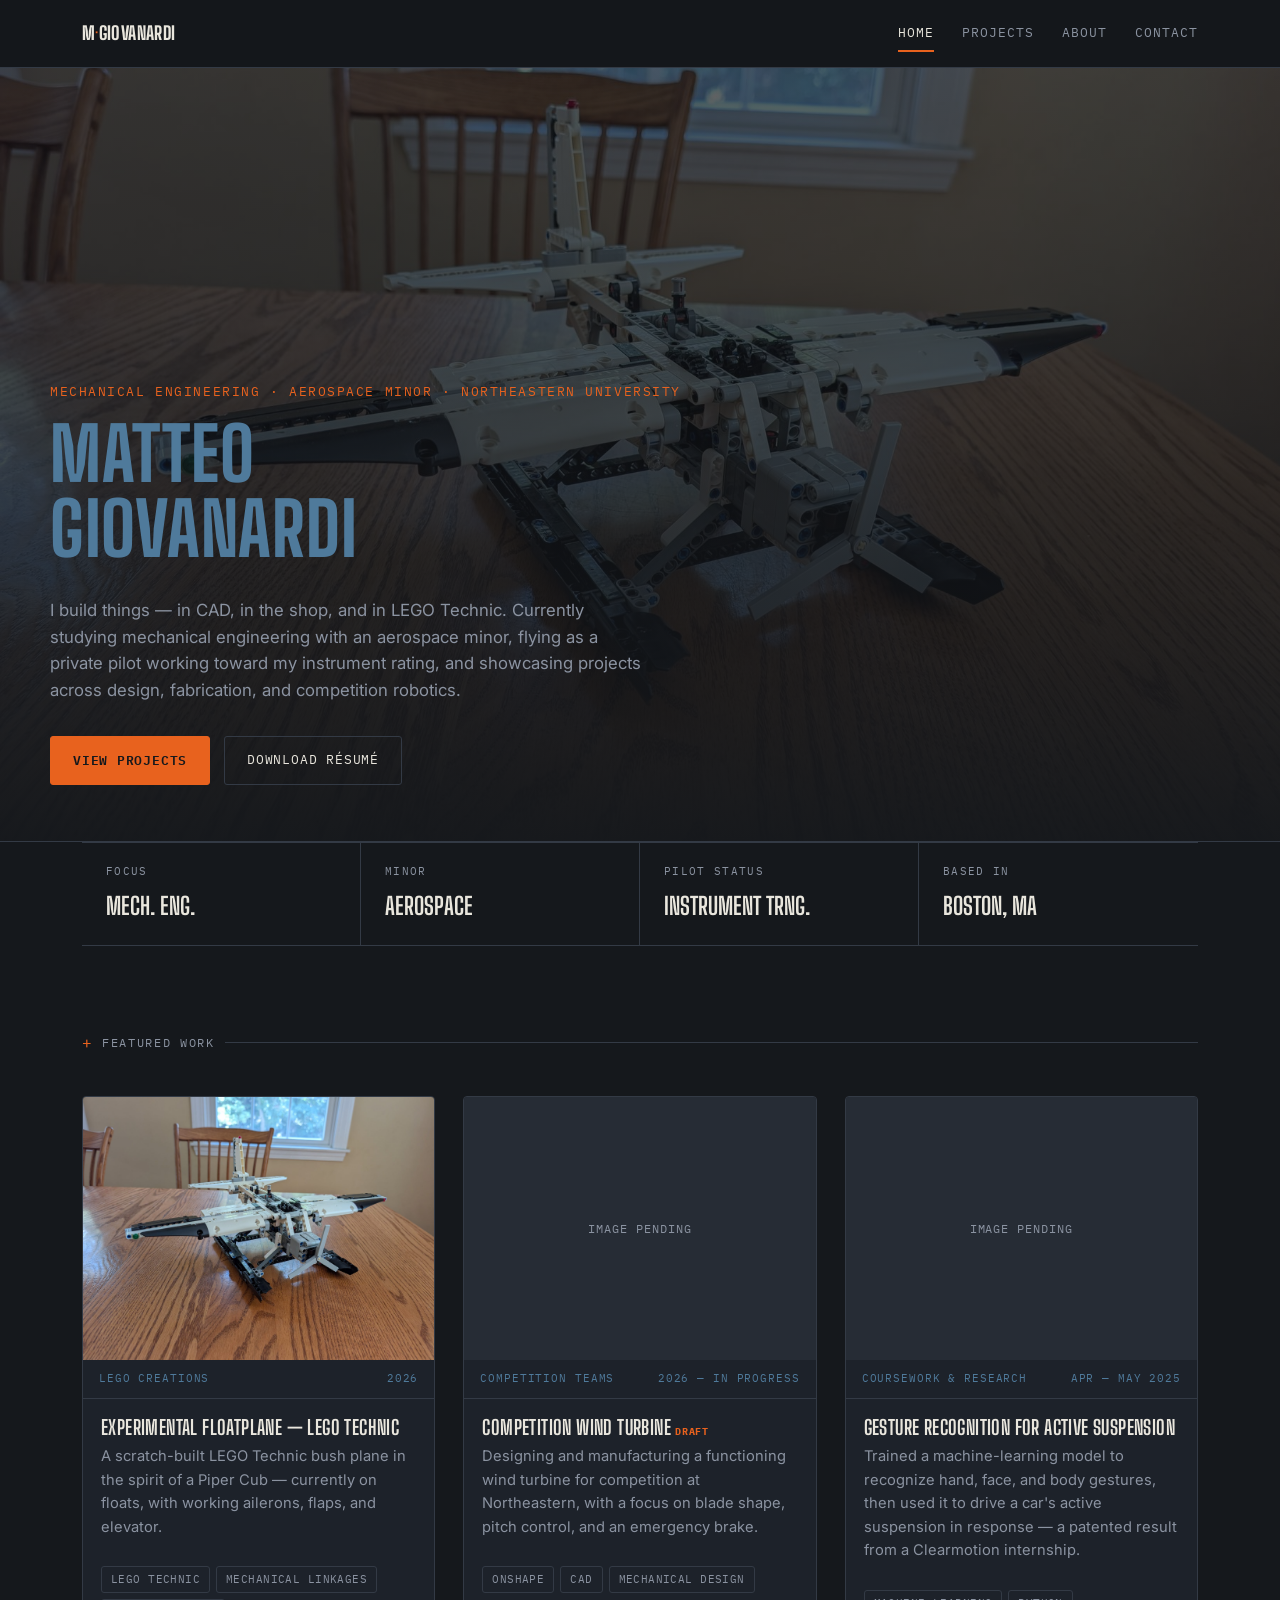
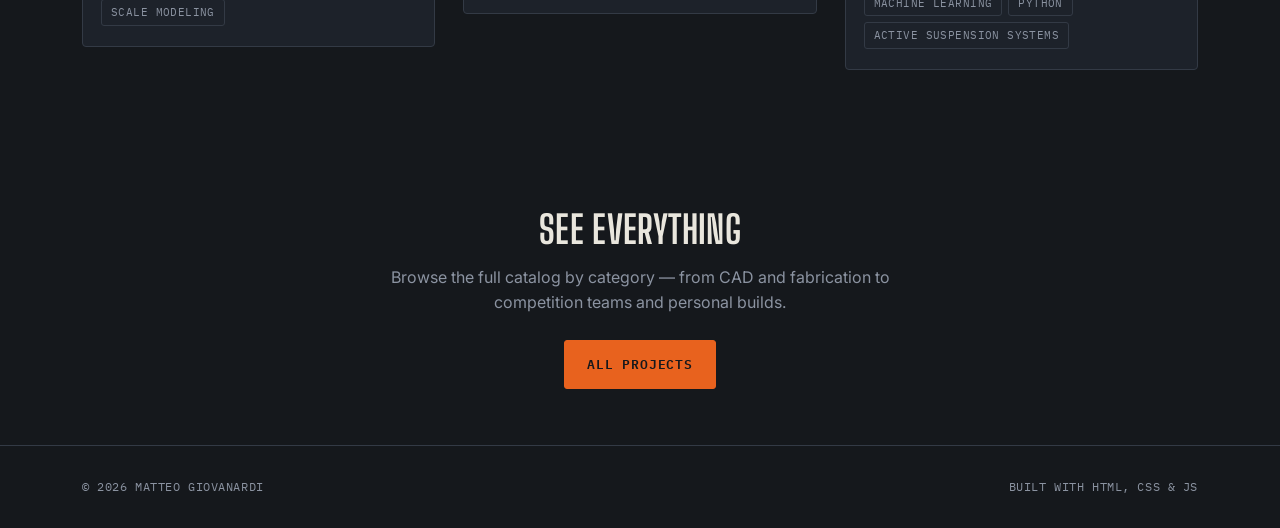
==== index.html @ d6d975fe "Add portfolio site Static HTML/CSS/JS portfolio, served from the repo root as a GitHub Pages user si" ====
<!DOCTYPE html>
<html lang="en">
<head>
<meta charset="UTF-8">
<meta name="viewport" content="width=device-width, initial-scale=1.0">
<title>Matteo Giovanardi — Mechanical Engineering &amp; Aerospace</title>
<meta name="description" content="Portfolio of Matteo Giovanardi — mechanical engineering student at Northeastern University with an aerospace engineering minor. CAD, fabrication, robotics, and aviation projects.">
<link rel="stylesheet" href="css/styles.css">
</head>
<body data-page="home">

<nav class="site-nav">
  <div class="wrap">
    <a class="nav-mark" href="index.html">M<span>·</span>GIOVANARDI</a>
    <button class="nav-toggle" aria-label="Toggle navigation">≡</button>
    <ul class="nav-links">
      <li><a data-page="home" href="index.html">Home</a></li>
      <li><a data-page="projects" href="projects.html">Projects</a></li>
      <li><a data-page="about" href="about.html">About</a></li>
      <li><a data-page="contact" href="contact.html">Contact</a></li>
    </ul>
  </div>
</nav>

<header class="hero">
  <div class="hero-media">
    <img src="assets/images/technic-aircraft/lego-technic-aircraft-1.jpg" alt="">
  </div>
  <div class="hero-content wrap">
    <div class="hero-role">Mechanical Engineering · Aerospace Minor · Northeastern University</div>
    <h1>Matteo<br>Giovanardi</h1>
    <p class="hero-sub">
      I build things — in CAD, in the shop, and in LEGO Technic. Currently studying
      mechanical engineering with an aerospace minor, flying as a private pilot working
      toward my instrument rating, and showcasing projects across design, fabrication,
      and competition robotics.
    </p>
    <div class="hero-actions">
      <a class="btn btn-primary" href="projects.html">View Projects</a>
      <a class="btn btn-ghost" href="assets/docs/Matteo_Giovanardi_Resume.pdf" target="_blank" rel="noopener">Download Résumé</a>
    </div>
  </div>
</header>

<div class="wrap">
  <div class="spec-strip">
    <div class="spec-cell">
      <div class="label">Focus</div>
      <div class="value">Mech. Eng.</div>
    </div>
    <div class="spec-cell">
      <div class="label">Minor</div>
      <div class="value">Aerospace</div>
    </div>
    <div class="spec-cell">
      <div class="label">Pilot Status</div>
      <div class="value">Instrument Trng.</div>
    </div>
    <div class="spec-cell">
      <div class="label">Based In</div>
      <div class="value">Boston, MA</div>
    </div>
  </div>
</div>

<section>
  <div class="wrap">
    <div class="tick-rule"><span class="tick-label">Featured Work</span></div>
    <div class="project-grid" id="featured-grid"></div>
  </div>
</section>

<section class="tight">
  <div class="wrap" style="text-align:center;">
    <h2>See everything</h2>
    <p class="dim" style="max-width:50ch;margin:0 auto 24px;">
      Browse the full catalog by category — from CAD and fabrication to
      competition teams and personal builds.
    </p>
    <a class="btn btn-primary" href="projects.html">All Projects</a>
  </div>
</section>

<footer>
  <div class="wrap" style="display:flex;justify-content:space-between;width:100%;flex-wrap:wrap;gap:10px;">
    <span>© 2026 Matteo Giovanardi</span>
    <span>Built with HTML, CSS &amp; JS</span>
  </div>
</footer>

<script src="js/projects-data.js"></script>
<script src="js/main.js"></script>
</body>
</html>
---- css/styles.css ----
/* =========================================================
   Matteo Giovanardi — Portfolio
   Design language: instrument panel + engineering title block.
   Grounded in the actual materials of the work: machined part
   tags, drawing spec sheets, panel switches, placard type.
   ========================================================= */

@import url('https://fonts.googleapis.com/css2?family=Big+Shoulders+Display:wght@600;700;800&family=Inter:wght@400;500;600&family=IBM+Plex+Mono:wght@400;500;600&display=swap');

:root {
  /* Color */
  --color-bg: #15181c;
  --color-surface: #1d222a;
  --color-surface-raised: #262c35;
  --color-text: #e9e6dd;
  --color-text-dim: #8b93a1;
  --color-accent: #e8621e;
  --color-accent-dim: #a8481a;
  --color-accent-2: #4f7a9b;
  --color-rule: #333a45;

  /* Type */
  --font-display: 'Big Shoulders Display', sans-serif;
  --font-body: 'Inter', sans-serif;
  --font-mono: 'IBM Plex Mono', monospace;

  /* Layout */
  --content-width: 1180px;
  --nav-height: 68px;
}

* { box-sizing: border-box; }

html { scroll-behavior: smooth; }

body {
  margin: 0;
  background: var(--color-bg);
  color: var(--color-text);
  font-family: var(--font-body);
  font-size: 16px;
  line-height: 1.6;
  -webkit-font-smoothing: antialiased;
}

@media (prefers-reduced-motion: reduce) {
  html { scroll-behavior: auto; }
  * { animation-duration: 0.001ms !important; transition-duration: 0.001ms !important; }
}

a { color: var(--color-accent-2); text-decoration: none; }
a:hover { color: var(--color-accent); }

img { max-width: 100%; display: block; }

:focus-visible {
  outline: 2px solid var(--color-accent);
  outline-offset: 3px;
}

.wrap {
  max-width: var(--content-width);
  margin: 0 auto;
  padding: 0 32px;
}

.eyebrow {
  font-family: var(--font-mono);
  font-size: 12px;
  letter-spacing: 0.14em;
  text-transform: uppercase;
  color: var(--color-accent-2);
}

h1, h2, h3 {
  font-family: var(--font-display);
  font-weight: 700;
  text-transform: uppercase;
  letter-spacing: 0.01em;
  margin: 0 0 0.4em 0;
  line-height: 1.02;
}

h1 { font-size: clamp(2.6rem, 6vw, 4.6rem); font-weight: 800; }
h2 { font-size: clamp(1.7rem, 3.4vw, 2.4rem); }
h3 { font-size: 1.25rem; letter-spacing: 0.02em; }

p { margin: 0 0 1em 0; color: var(--color-text); }
.dim { color: var(--color-text-dim); }

/* ---------- Nav: instrument-panel strip ---------- */

.site-nav {
  position: sticky;
  top: 0;
  z-index: 50;
  height: var(--nav-height);
  display: flex;
  align-items: center;
  background: rgba(21, 24, 28, 0.92);
  backdrop-filter: blur(6px);
  border-bottom: 1px solid var(--color-rule);
}

.site-nav .wrap {
  display: flex;
  align-items: center;
  justify-content: space-between;
  width: 100%;
}

.nav-mark {
  font-family: var(--font-display);
  font-weight: 800;
  font-size: 1.15rem;
  letter-spacing: 0.02em;
  text-transform: uppercase;
  color: var(--color-text);
}
.nav-mark span { color: var(--color-accent); }
.nav-mark:hover { color: var(--color-text); }

.nav-links {
  display: flex;
  gap: 28px;
  list-style: none;
  margin: 0;
  padding: 0;
  font-family: var(--font-mono);
  font-size: 12.5px;
  letter-spacing: 0.08em;
  text-transform: uppercase;
}

.nav-links a {
  color: var(--color-text-dim);
  position: relative;
  padding-bottom: 4px;
  display: inline-block;
}
.nav-links a:hover { color: var(--color-text); }
.nav-links a.active { color: var(--color-text); }
.nav-links a.active::after {
  content: "";
  position: absolute;
  left: 0; right: 0; bottom: -6px;
  height: 2px;
  background: var(--color-accent);
}

.nav-toggle {
  display: none;
  background: none;
  border: 1px solid var(--color-rule);
  color: var(--color-text);
  width: 40px;
  height: 36px;
  border-radius: 3px;
  font-family: var(--font-mono);
  font-size: 16px;
  cursor: pointer;
}

@media (max-width: 720px) {
  .nav-links {
    position: absolute;
    top: var(--nav-height);
    left: 0; right: 0;
    background: var(--color-bg);
    border-bottom: 1px solid var(--color-rule);
    flex-direction: column;
    gap: 0;
    padding: 8px 32px 16px;
    display: none;
  }
  .nav-links.open { display: flex; }
  .nav-links li { padding: 10px 0; border-bottom: 1px solid var(--color-rule); }
  .nav-links li:last-child { border-bottom: none; }
  .nav-toggle { display: block; }
}

/* ---------- Cross-hair rule / section divider ---------- */

.tick-rule {
  display: flex;
  align-items: center;
  gap: 10px;
  margin: 0 0 40px 0;
  color: var(--color-text-dim);
}
.tick-rule::before {
  content: "+";
  font-family: var(--font-mono);
  color: var(--color-accent);
}
.tick-rule::after {
  content: "";
  flex: 1;
  height: 1px;
  background: var(--color-rule);
}
.tick-rule .tick-label {
  font-family: var(--font-mono);
  font-size: 12px;
  letter-spacing: 0.14em;
  text-transform: uppercase;
}

section { padding: 84px 0; }
section.tight { padding: 56px 0; }

/* ---------- Hero ---------- */

.hero {
  position: relative;
  min-height: 86vh;
  display: flex;
  align-items: flex-end;
  overflow: hidden;
  border-bottom: 1px solid var(--color-rule);
}

.hero-media {
  position: absolute;
  inset: 0;
  z-index: 0;
}
.hero-media img {
  width: 100%; height: 100%;
  object-fit: cover;
  object-position: center 60%;
  filter: saturate(0.9) brightness(0.55);
}
.hero-media::after {
  content: "";
  position: absolute; inset: 0;
  background: linear-gradient(180deg, rgba(21,24,28,0.35) 0%, rgba(21,24,28,0.55) 45%, rgba(21,24,28,0.97) 100%);
}

.hero-content {
  position: relative;
  z-index: 1;
  width: 100%;
  padding: 64px 0 56px;
}

.hero-role {
  font-family: var(--font-mono);
  font-size: 13px;
  letter-spacing: 0.12em;
  text-transform: uppercase;
  color: var(--color-accent);
  margin-bottom: 14px;
}

.hero h1 { color: var(--color-accent-2); max-width: 12ch; }

.hero-sub {
  max-width: 54ch;
  font-size: 1.05rem;
  color: var(--color-text-dim);
  margin-top: 18px;
}

.hero-actions {
  display: flex;
  gap: 14px;
  margin-top: 32px;
  flex-wrap: wrap;
}

/* ---------- Buttons ---------- */

.btn {
  display: inline-flex;
  align-items: center;
  gap: 8px;
  font-family: var(--font-mono);
  font-size: 13px;
  letter-spacing: 0.06em;
  text-transform: uppercase;
  padding: 13px 22px;
  border-radius: 3px;
  border: 1px solid var(--color-rule);
  transition: border-color 0.15s ease, background 0.15s ease, color 0.15s ease;
}

.btn-primary {
  background: var(--color-accent);
  border-color: var(--color-accent);
  color: var(--color-bg);
  font-weight: 600;
}
.btn-primary:hover { background: #ff7128; border-color: #ff7128; color: var(--color-bg); }

.btn-ghost { color: var(--color-text); }
.btn-ghost:hover { border-color: var(--color-text-dim); color: var(--color-text); }

/* ---------- Stat strip (title-block style) ---------- */

.spec-strip {
  display: grid;
  grid-template-columns: repeat(4, 1fr);
  border-top: 1px solid var(--color-rule);
  border-bottom: 1px solid var(--color-rule);
}
.spec-cell {
  padding: 20px 24px;
  border-right: 1px solid var(--color-rule);
}
.spec-cell:last-child { border-right: none; }
.spec-cell .label {
  font-family: var(--font-mono);
  font-size: 11px;
  letter-spacing: 0.12em;
  text-transform: uppercase;
  color: var(--color-text-dim);
  margin-bottom: 6px;
}
.spec-cell .value {
  font-family: var(--font-display);
  font-size: 1.5rem;
  font-weight: 700;
  text-transform: uppercase;
}

@media (max-width: 720px) {
  .spec-strip { grid-template-columns: repeat(2, 1fr); }
  .spec-cell:nth-child(2n) { border-right: none; }
  .spec-cell:nth-child(n+3) { border-top: 1px solid var(--color-rule); }
}

/* ---------- Category filter (panel switches) ---------- */

.filter-row {
  display: flex;
  flex-wrap: wrap;
  gap: 10px;
  margin-bottom: 44px;
}

.filter-btn {
  font-family: var(--font-mono);
  font-size: 12px;
  letter-spacing: 0.08em;
  text-transform: uppercase;
  padding: 9px 16px;
  border: 1px solid var(--color-rule);
  border-radius: 20px;
  background: transparent;
  color: var(--color-text-dim);
  cursor: pointer;
  transition: all 0.15s ease;
}
.filter-btn:hover { border-color: var(--color-text-dim); color: var(--color-text); }
.filter-btn.active {
  background: var(--color-accent);
  border-color: var(--color-accent);
  color: var(--color-bg);
  font-weight: 600;
}

/* ---------- Project grid + part-tag cards ---------- */

.project-grid {
  display: grid;
  grid-template-columns: repeat(3, 1fr);
  gap: 28px;
}

@media (max-width: 980px) { .project-grid { grid-template-columns: repeat(2, 1fr); } }
@media (max-width: 640px) { .project-grid { grid-template-columns: 1fr; } }

.project-card {
  background: var(--color-surface);
  border: 1px solid var(--color-rule);
  border-radius: 4px;
  overflow: hidden;
  display: flex;
  flex-direction: column;
  transition: transform 0.18s ease, border-color 0.18s ease;
}
.project-card:hover {
  transform: translateY(-3px);
  border-color: var(--color-accent-dim);
}

.card-media {
  aspect-ratio: 4 / 3;
  background: var(--color-surface-raised);
  position: relative;
  overflow: hidden;
}
.card-media img { width: 100%; height: 100%; object-fit: cover; }
.card-media .no-image {
  position: absolute; inset: 0;
  display: flex; align-items: center; justify-content: center;
  font-family: var(--font-mono);
  font-size: 12px;
  color: var(--color-text-dim);
  letter-spacing: 0.08em;
  text-transform: uppercase;
}

.card-tag-strip {
  display: flex;
  justify-content: space-between;
  align-items: center;
  padding: 10px 16px;
  font-family: var(--font-mono);
  font-size: 11px;
  letter-spacing: 0.08em;
  text-transform: uppercase;
  color: var(--color-accent-2);
  border-bottom: 1px solid var(--color-rule);
}

.card-body { padding: 18px 18px 20px; flex: 1; display: flex; flex-direction: column; }
.card-body h3 { margin-bottom: 8px; }
.card-body p { font-size: 0.92rem; color: var(--color-text-dim); flex: 1; }

.chip-row { display: flex; flex-wrap: wrap; gap: 6px; margin-top: 12px; }
.chip {
  font-family: var(--font-mono);
  font-size: 10.5px;
  letter-spacing: 0.04em;
  text-transform: uppercase;
  padding: 4px 9px;
  border: 1px solid var(--color-rule);
  border-radius: 3px;
  color: var(--color-text-dim);
}

.card-link {
  display: block;
  color: inherit;
  text-decoration: none;
}
.card-link:hover .card-body h3 { color: var(--color-accent); }

.draft-flag {
  color: var(--color-accent);
  font-family: var(--font-mono);
  font-size: 10px;
  letter-spacing: 0.06em;
}

/* ---------- Project detail page ---------- */

.detail-header { padding: 48px 0 32px; border-bottom: 1px solid var(--color-rule); }
.back-link {
  font-family: var(--font-mono);
  font-size: 12px;
  letter-spacing: 0.08em;
  text-transform: uppercase;
  color: var(--color-text-dim);
  display: inline-block;
  margin-bottom: 22px;
}
.back-link:hover { color: var(--color-accent); }

.detail-layout {
  display: grid;
  grid-template-columns: 1fr 300px;
  gap: 56px;
  align-items: start;
  padding: 48px 0 96px;
}
@media (max-width: 860px) { .detail-layout { grid-template-columns: 1fr; } }

.detail-media img {
  width: 100%;
  border-radius: 4px;
  border: 1px solid var(--color-rule);
  margin-bottom: 16px;
}
.detail-media-thumbs { display: flex; gap: 10px; }
.detail-media-thumbs img {
  width: 84px; height: 64px; object-fit: cover;
  border-radius: 3px; border: 1px solid var(--color-rule);
  cursor: pointer;
}

.detail-body p { font-size: 1.02rem; }

.spec-sheet {
  background: var(--color-surface);
  border: 1px solid var(--color-rule);
  border-radius: 4px;
  padding: 24px;
  position: sticky;
  top: calc(var(--nav-height) + 24px);
}
.spec-sheet .spec-title {
  font-family: var(--font-mono);
  font-size: 11px;
  letter-spacing: 0.14em;
  text-transform: uppercase;
  color: var(--color-accent);
  border-bottom: 1px solid var(--color-rule);
  padding-bottom: 12px;
  margin-bottom: 16px;
}
.spec-row { margin-bottom: 16px; }
.spec-row .label {
  font-family: var(--font-mono);
  font-size: 10.5px;
  letter-spacing: 0.1em;
  text-transform: uppercase;
  color: var(--color-text-dim);
  margin-bottom: 4px;
}
.spec-row .val { font-size: 0.94rem; }
.spec-row .chip-row { margin-top: 4px; }
.spec-links { display: flex; flex-direction: column; gap: 8px; margin-top: 4px; }

/* ---------- About page ---------- */

.timeline { border-left: 1px solid var(--color-rule); padding-left: 28px; }
.timeline-item { position: relative; padding-bottom: 40px; }
.timeline-item:last-child { padding-bottom: 0; }
.timeline-item::before {
  content: "";
  position: absolute;
  left: -33px; top: 4px;
  width: 9px; height: 9px;
  border-radius: 50%;
  background: var(--color-accent);
}
.timeline-item .t-date {
  font-family: var(--font-mono);
  font-size: 11.5px;
  letter-spacing: 0.08em;
  text-transform: uppercase;
  color: var(--color-accent-2);
  margin-bottom: 6px;
}

.status-gauge {
  display: inline-flex;
  align-items: center;
  gap: 10px;
  background: var(--color-surface);
  border: 1px solid var(--color-rule);
  border-radius: 4px;
  padding: 14px 20px;
  font-family: var(--font-mono);
  font-size: 12.5px;
  letter-spacing: 0.05em;
  text-transform: uppercase;
}
.status-gauge .dot {
  width: 8px; height: 8px; border-radius: 50%;
  background: #7cae6a;
  box-shadow: 0 0 8px #7cae6a;
}

.skills-grid { display: flex; flex-wrap: wrap; gap: 10px; }
.skills-grid .chip { font-size: 12px; padding: 7px 14px; }

/* ---------- Contact ---------- */

.contact-grid {
  display: grid;
  grid-template-columns: repeat(3, 1fr);
  gap: 20px;
}
@media (max-width: 720px) { .contact-grid { grid-template-columns: 1fr; } }

.contact-card {
  background: var(--color-surface);
  border: 1px solid var(--color-rule);
  border-radius: 4px;
  padding: 26px;
}
.contact-card .label {
  font-family: var(--font-mono);
  font-size: 11px;
  letter-spacing: 0.12em;
  text-transform: uppercase;
  color: var(--color-text-dim);
  margin-bottom: 10px;
}
.contact-card .value { font-size: 1.05rem; font-weight: 500; }

/* ---------- Footer ---------- */

footer {
  border-top: 1px solid var(--color-rule);
  padding: 32px 0;
  font-family: var(--font-mono);
  font-size: 11.5px;
  letter-spacing: 0.05em;
  text-transform: uppercase;
  color: var(--color-text-dim);
  display: flex;
  justify-content: space-between;
  flex-wrap: wrap;
  gap: 10px;
}

.empty-state {
  padding: 60px 20px;
  text-align: center;
  color: var(--color-text-dim);
  font-family: var(--font-mono);
  font-size: 13px;
  letter-spacing: 0.06em;
  text-transform: uppercase;
  border: 1px dashed var(--color-rule);
  border-radius: 4px;
}
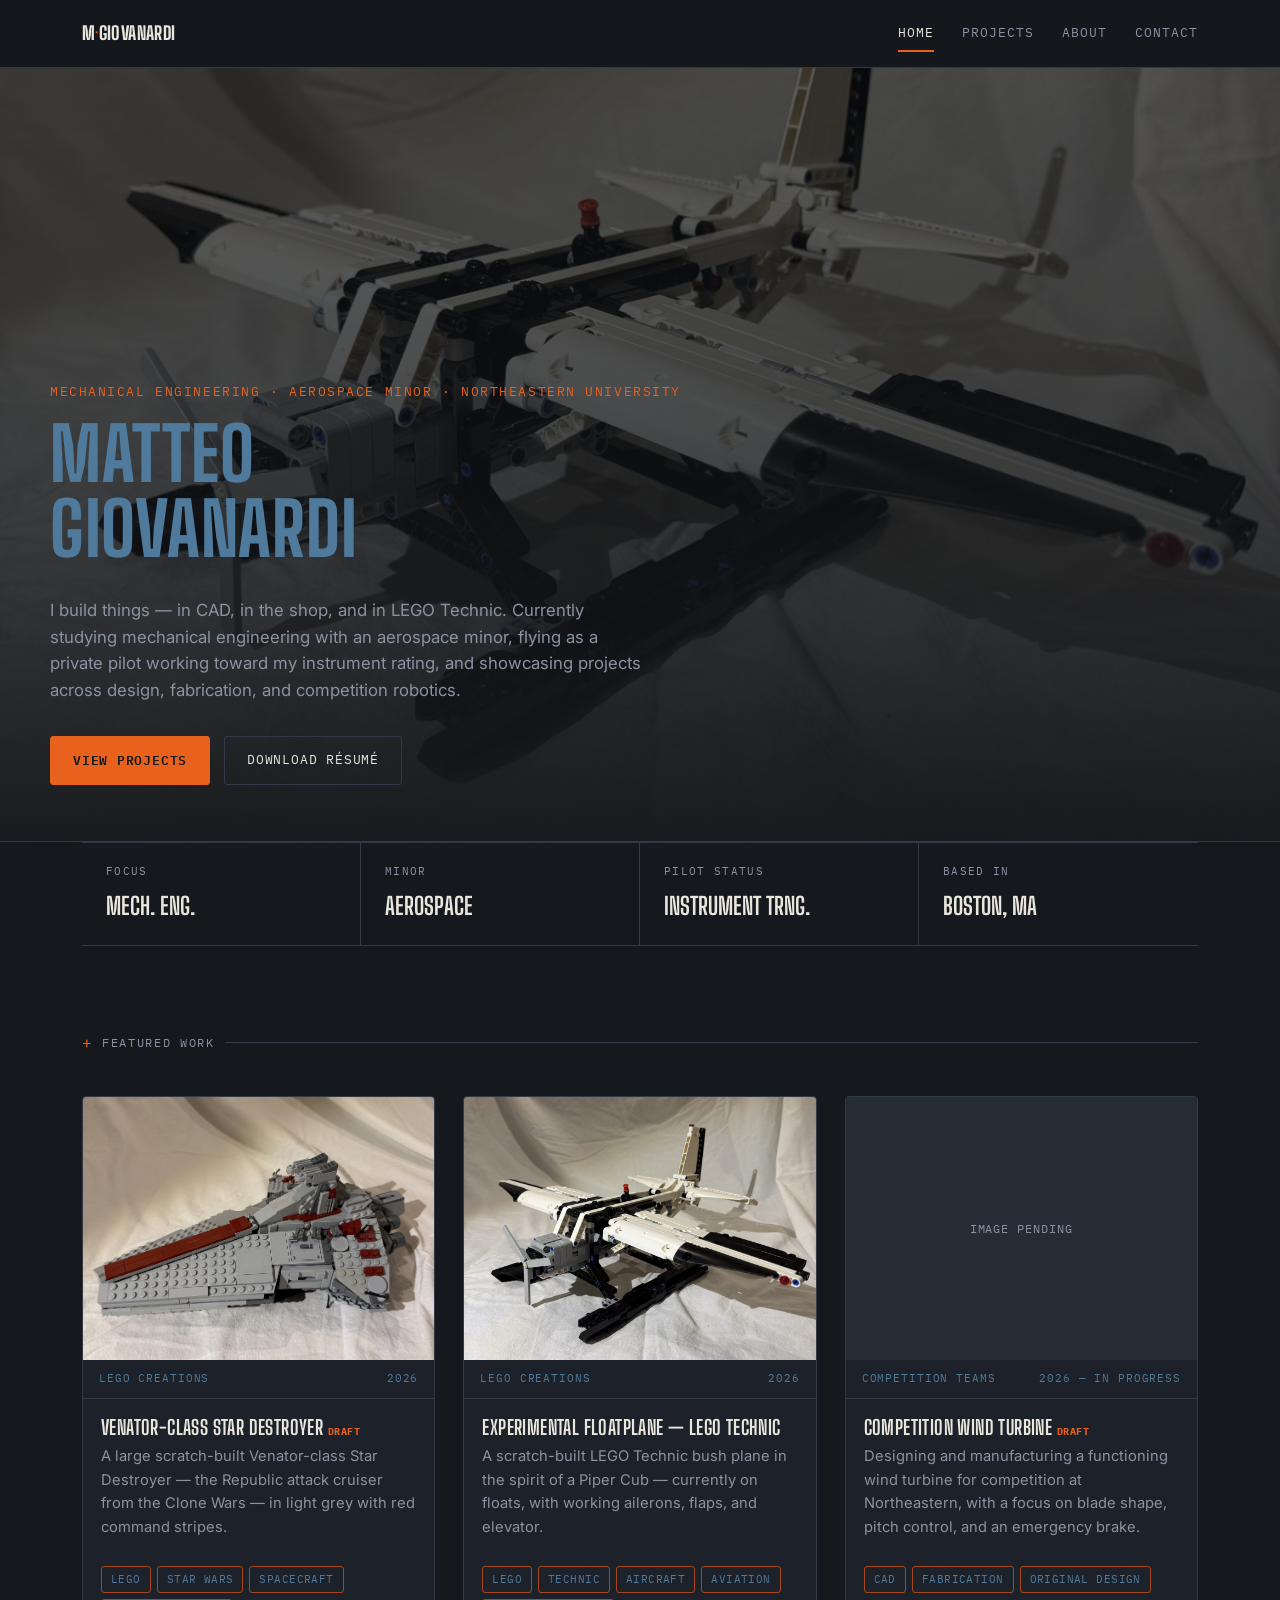
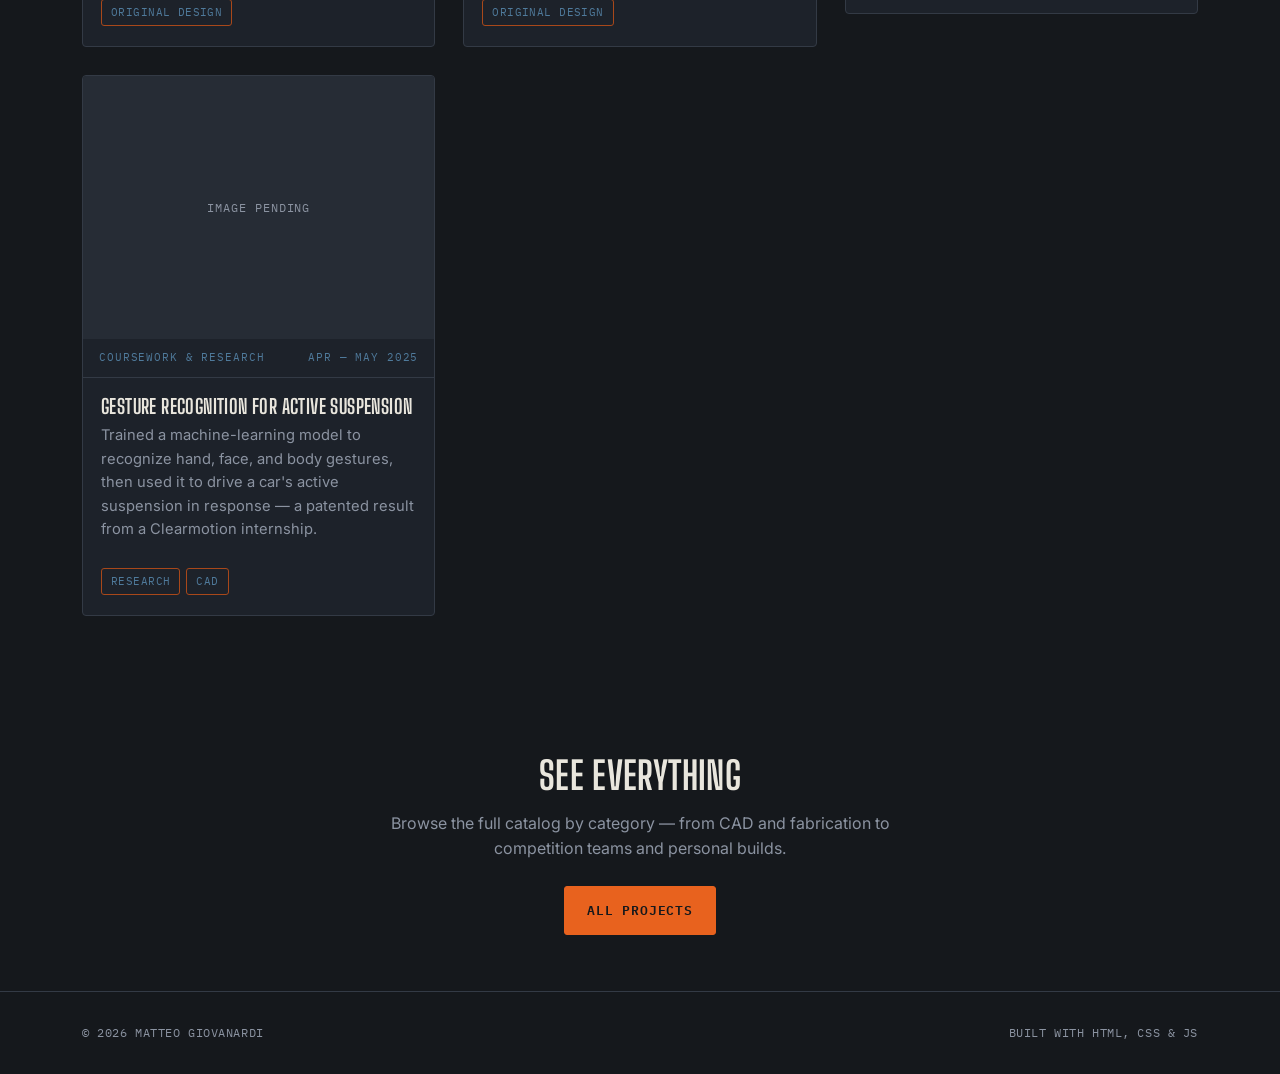
==== commit acb7443b: "Give every build its own project page and add the build videos Replaces the LEGO Mini-Builds page an" ====
--- a/index.html
+++ b/index.html
@@ -24,7 +24,7 @@
 
 <header class="hero">
   <div class="hero-media">
-    <img src="assets/images/technic-aircraft/lego-technic-aircraft-1.jpg" alt="">
+    <img src="assets/images/technic-aircraft/floatplane-2.jpg" alt="">
   </div>
   <div class="hero-content wrap">
     <div class="hero-role">Mechanical Engineering · Aerospace Minor · Northeastern University</div>
--- a/css/styles.css
+++ b/css/styles.css
@@ -474,11 +474,85 @@
   border: 1px solid var(--color-rule);
   margin-bottom: 16px;
 }
-.detail-media-thumbs { display: flex; gap: 10px; }
+.detail-media-thumbs { display: flex; gap: 10px; flex-wrap: wrap; }
 .detail-media-thumbs img {
   width: 84px; height: 64px; object-fit: cover;
   border-radius: 3px; border: 1px solid var(--color-rule);
   cursor: pointer;
+}
+.detail-media-thumbs img:hover { border-color: var(--color-accent); }
+
+/* Captioned media + real-world reference comparison */
+.media-figure { margin: 0; }
+.media-figure img {
+  width: 100%;
+  display: block;
+  border-radius: 4px;
+  border: 1px solid var(--color-rule);
+  margin-bottom: 8px;
+}
+.media-figure figcaption {
+  font-family: var(--font-mono);
+  font-size: 11px;
+  letter-spacing: 0.04em;
+  color: var(--color-text-dim);
+  margin: 0 0 16px;
+}
+.detail-compare {
+  display: grid;
+  grid-template-columns: 1fr 1fr;
+  gap: 20px;
+  align-items: start;
+}
+@media (max-width: 620px) { .detail-compare { grid-template-columns: 1fr; } }
+.detail-videos {
+  display: grid;
+  grid-template-columns: repeat(auto-fill, minmax(220px, 1fr));
+  gap: 20px;
+  margin-top: 24px;
+}
+.media-figure video {
+  width: 100%;
+  max-height: 70vh;
+  display: block;
+  background: #000;
+  border-radius: 4px;
+  border: 1px solid var(--color-rule);
+  margin-bottom: 8px;
+}
+.media-figure.reference { position: relative; }
+.reference-badge {
+  position: absolute;
+  top: 10px; left: 10px;
+  font-family: var(--font-mono);
+  font-size: 10px;
+  letter-spacing: 0.08em;
+  text-transform: uppercase;
+  background: var(--color-accent);
+  color: var(--color-bg);
+  padding: 3px 8px;
+  border-radius: 3px;
+  z-index: 1;
+}
+
+/* Tag chips (cards + spec sheet) */
+.tag-row { display: flex; flex-wrap: wrap; gap: 6px; margin-top: 12px; }
+.tag-chip {
+  font-family: var(--font-mono);
+  font-size: 10.5px;
+  letter-spacing: 0.04em;
+  text-transform: uppercase;
+  padding: 4px 9px;
+  border: 1px solid var(--color-accent-dim);
+  border-radius: 3px;
+  color: var(--color-accent-2);
+  text-decoration: none;
+  transition: background 0.15s, color 0.15s, border-color 0.15s;
+}
+a.tag-chip:hover {
+  background: var(--color-accent);
+  color: var(--color-bg);
+  border-color: var(--color-accent);
 }
 
 .detail-body p { font-size: 1.02rem; }
@@ -610,3 +684,150 @@
   border: 1px dashed var(--color-rule);
   border-radius: 4px;
 }
+
+/* ---------- WASP archive (about.html) ---------- */
+
+.wasp-lede {
+  font-size: 1.06rem;
+  max-width: 70ch;
+  margin-bottom: 30px;
+}
+
+.wasp-body { max-width: 74ch; }
+.wasp-body h3 { margin: 34px 0 10px; }
+.wasp-body p { margin-bottom: 14px; }
+
+.archive-grid {
+  display: grid;
+  grid-template-columns: repeat(2, 1fr);
+  gap: 18px;
+  margin: 30px 0 36px;
+  align-items: start;
+}
+
+@media (max-width: 720px) { .archive-grid { grid-template-columns: 1fr; } }
+
+.archive-grid figure {
+  margin: 0;
+  background: var(--color-surface);
+  border: 1px solid var(--color-rule);
+  border-radius: 4px;
+  overflow: hidden;
+}
+
+.archive-grid .frame {
+  display: flex;
+  justify-content: center;
+  background: #0e1013;
+  border-bottom: 1px solid var(--color-rule);
+  padding: 10px;
+}
+
+.archive-grid img {
+  display: block;
+  max-width: 100%;
+  max-height: 460px;
+  width: auto;
+  height: auto;
+}
+
+.archive-grid figcaption {
+  padding: 13px 15px 15px;
+  font-size: 0.86rem;
+  line-height: 1.55;
+  color: var(--color-text-dim);
+}
+
+.archive-grid .cap-label {
+  display: block;
+  font-family: var(--font-mono);
+  font-size: 10.5px;
+  letter-spacing: 0.08em;
+  text-transform: uppercase;
+  color: var(--color-accent-2);
+  margin-bottom: 6px;
+}
+
+.placard {
+  border-left: 2px solid var(--color-accent);
+  background: var(--color-surface);
+  padding: 16px 20px;
+  margin: 24px 0;
+  border-radius: 0 4px 4px 0;
+}
+
+.placard p { margin: 0; }
+
+.source-list {
+  margin-top: 30px;
+  padding-top: 16px;
+  border-top: 1px solid var(--color-rule);
+  font-family: var(--font-mono);
+  font-size: 11.5px;
+  letter-spacing: 0.04em;
+  line-height: 2;
+  color: var(--color-text-dim);
+}
+
+.source-list .cap-label { color: var(--color-text-dim); margin-bottom: 4px; }
+.source-list a { color: var(--color-text-dim); }
+.source-list a:hover { color: var(--color-accent); }
+
+/* ---------- About page tabs ---------- */
+
+.tab-row {
+  display: flex;
+  gap: 2px;
+  flex-wrap: wrap;
+  margin: 34px 0 0;
+  border-bottom: 1px solid var(--color-rule);
+}
+
+.tab-btn {
+  appearance: none;
+  background: none;
+  border: none;
+  border-bottom: 2px solid transparent;
+  margin-bottom: -1px;
+  padding: 13px 18px;
+  color: var(--color-text-dim);
+  font-family: var(--font-mono);
+  font-size: 12px;
+  letter-spacing: 0.09em;
+  text-transform: uppercase;
+  cursor: pointer;
+  transition: color 0.15s ease, border-color 0.15s ease;
+}
+
+.tab-btn:hover { color: var(--color-text); }
+
+.tab-btn.active {
+  color: var(--color-text);
+  border-bottom-color: var(--color-accent);
+}
+
+.tab-btn:focus-visible {
+  outline: 1px solid var(--color-accent-2);
+  outline-offset: -2px;
+}
+
+.tab-panel[hidden] { display: none; }
+
+@media (max-width: 520px) {
+  .tab-btn { padding: 12px 12px; font-size: 11px; letter-spacing: 0.06em; }
+}
+
+.photo-pending {
+  display: flex;
+  align-items: center;
+  justify-content: center;
+  min-height: 240px;
+  background: var(--color-surface);
+  border: 1px dashed var(--color-rule);
+  border-radius: 4px;
+  color: var(--color-text-dim);
+  font-family: var(--font-mono);
+  font-size: 12px;
+  letter-spacing: 0.07em;
+  text-transform: uppercase;
+}
